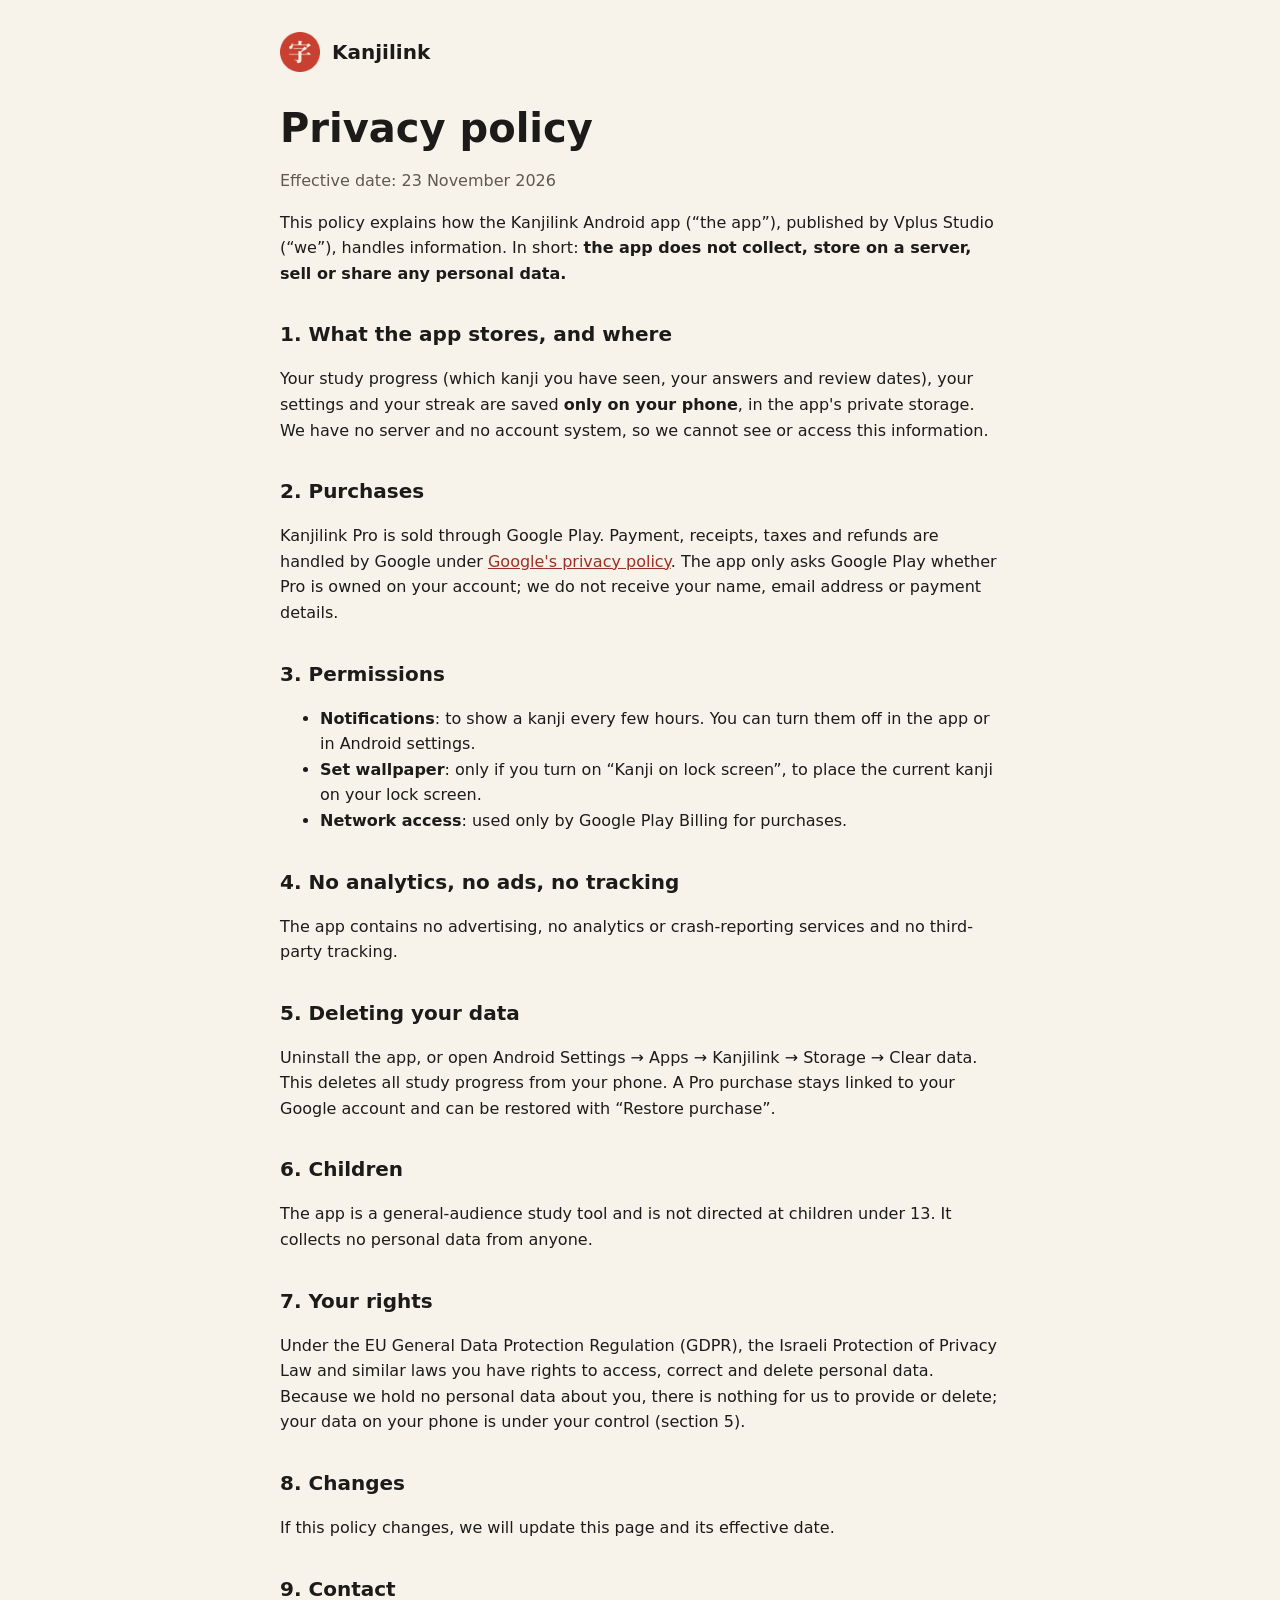
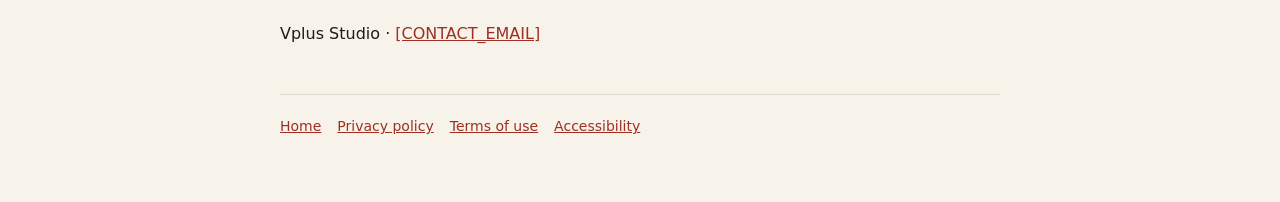
==== site/privacy.html @ 20c3c8c2 "feat: website (privacy, terms, accessibility) for kanjilink.vplusstudio.app and Hebrew legal docs Co" ====
<!doctype html>
<html lang="en">
<head>
<meta charset="utf-8">
<meta name="viewport" content="width=device-width, initial-scale=1">
<title>Privacy policy · Kanjilink</title>
<link rel="icon" href="icon.png">
<link rel="stylesheet" href="style.css">
</head>
<body>
<main>
  <header><img src="icon.png" alt=""><a href="/">Kanjilink</a></header>
  <h1>Privacy policy</h1>
  <p class="muted">Effective date: 23 November 2026</p>
  <p>This policy explains how the Kanjilink Android app (“the app”), published by Vplus Studio (“we”), handles information. In short: <strong>the app does not collect, store on a server, sell or share any personal data.</strong></p>

  <h2>1. What the app stores, and where</h2>
  <p>Your study progress (which kanji you have seen, your answers and review dates), your settings and your streak are saved <strong>only on your phone</strong>, in the app's private storage. We have no server and no account system, so we cannot see or access this information.</p>

  <h2>2. Purchases</h2>
  <p>Kanjilink Pro is sold through Google Play. Payment, receipts, taxes and refunds are handled by Google under <a href="https://policies.google.com/privacy">Google's privacy policy</a>. The app only asks Google Play whether Pro is owned on your account; we do not receive your name, email address or payment details.</p>

  <h2>3. Permissions</h2>
  <ul>
    <li><strong>Notifications</strong>: to show a kanji every few hours. You can turn them off in the app or in Android settings.</li>
    <li><strong>Set wallpaper</strong>: only if you turn on “Kanji on lock screen”, to place the current kanji on your lock screen.</li>
    <li><strong>Network access</strong>: used only by Google Play Billing for purchases.</li>
  </ul>

  <h2>4. No analytics, no ads, no tracking</h2>
  <p>The app contains no advertising, no analytics or crash-reporting services and no third-party tracking.</p>

  <h2>5. Deleting your data</h2>
  <p>Uninstall the app, or open Android Settings → Apps → Kanjilink → Storage → Clear data. This deletes all study progress from your phone. A Pro purchase stays linked to your Google account and can be restored with “Restore purchase”.</p>

  <h2>6. Children</h2>
  <p>The app is a general-audience study tool and is not directed at children under 13. It collects no personal data from anyone.</p>

  <h2>7. Your rights</h2>
  <p>Under the EU General Data Protection Regulation (GDPR), the Israeli Protection of Privacy Law and similar laws you have rights to access, correct and delete personal data. Because we hold no personal data about you, there is nothing for us to provide or delete; your data on your phone is under your control (section 5).</p>

  <h2>8. Changes</h2>
  <p>If this policy changes, we will update this page and its effective date.</p>

  <h2>9. Contact</h2>
  <p>Vplus Studio · <a href="mailto:[CONTACT_EMAIL]">[CONTACT_EMAIL]</a></p>
  <footer>
    <a href="/">Home</a><a href="privacy">Privacy policy</a><a href="terms">Terms of use</a><a href="accessibility">Accessibility</a>
  </footer>
</main>
</body>
</html>
---- site/style.css ----
:root{--bg:#F7F3EA;--card:#FFFCF5;--ink:#1C1B19;--muted:#5E5850;--line:#E3DACB;--brand:#C8402F;--brand-ink:#9E2F22}
@media (prefers-color-scheme:dark){:root{--bg:#111216;--card:#1B1C21;--ink:#F4F1EA;--muted:#A9A59D;--line:#2E2F36;--brand:#E86A56;--brand-ink:#E86A56}}
*{box-sizing:border-box}
body{margin:0;background:var(--bg);color:var(--ink);font:16px/1.6 system-ui,-apple-system,"Segoe UI",Roboto,sans-serif}
main{max-width:760px;margin:0 auto;padding:32px 20px 64px}
header{display:flex;align-items:center;gap:12px;margin-bottom:32px}
header img{width:40px;height:40px;border-radius:12px}
header a{color:var(--ink);text-decoration:none;font-weight:700;font-size:20px}
h1{font-size:clamp(28px,6vw,40px);line-height:1.2;margin:0 0 12px}
h2{font-size:20px;margin:32px 0 8px}
p,li{color:var(--ink)}
.muted{color:var(--muted)}
.card{background:var(--card);border:1px solid var(--line);border-radius:20px;padding:20px 24px;margin:20px 0}
a{color:var(--brand-ink)}
.btn{display:inline-block;background:var(--brand);color:#fff;text-decoration:none;font-weight:700;padding:14px 22px;border-radius:999px}
footer{margin-top:48px;padding-top:20px;border-top:1px solid var(--line);font-size:14px;color:var(--muted)}
footer a{margin-right:16px}
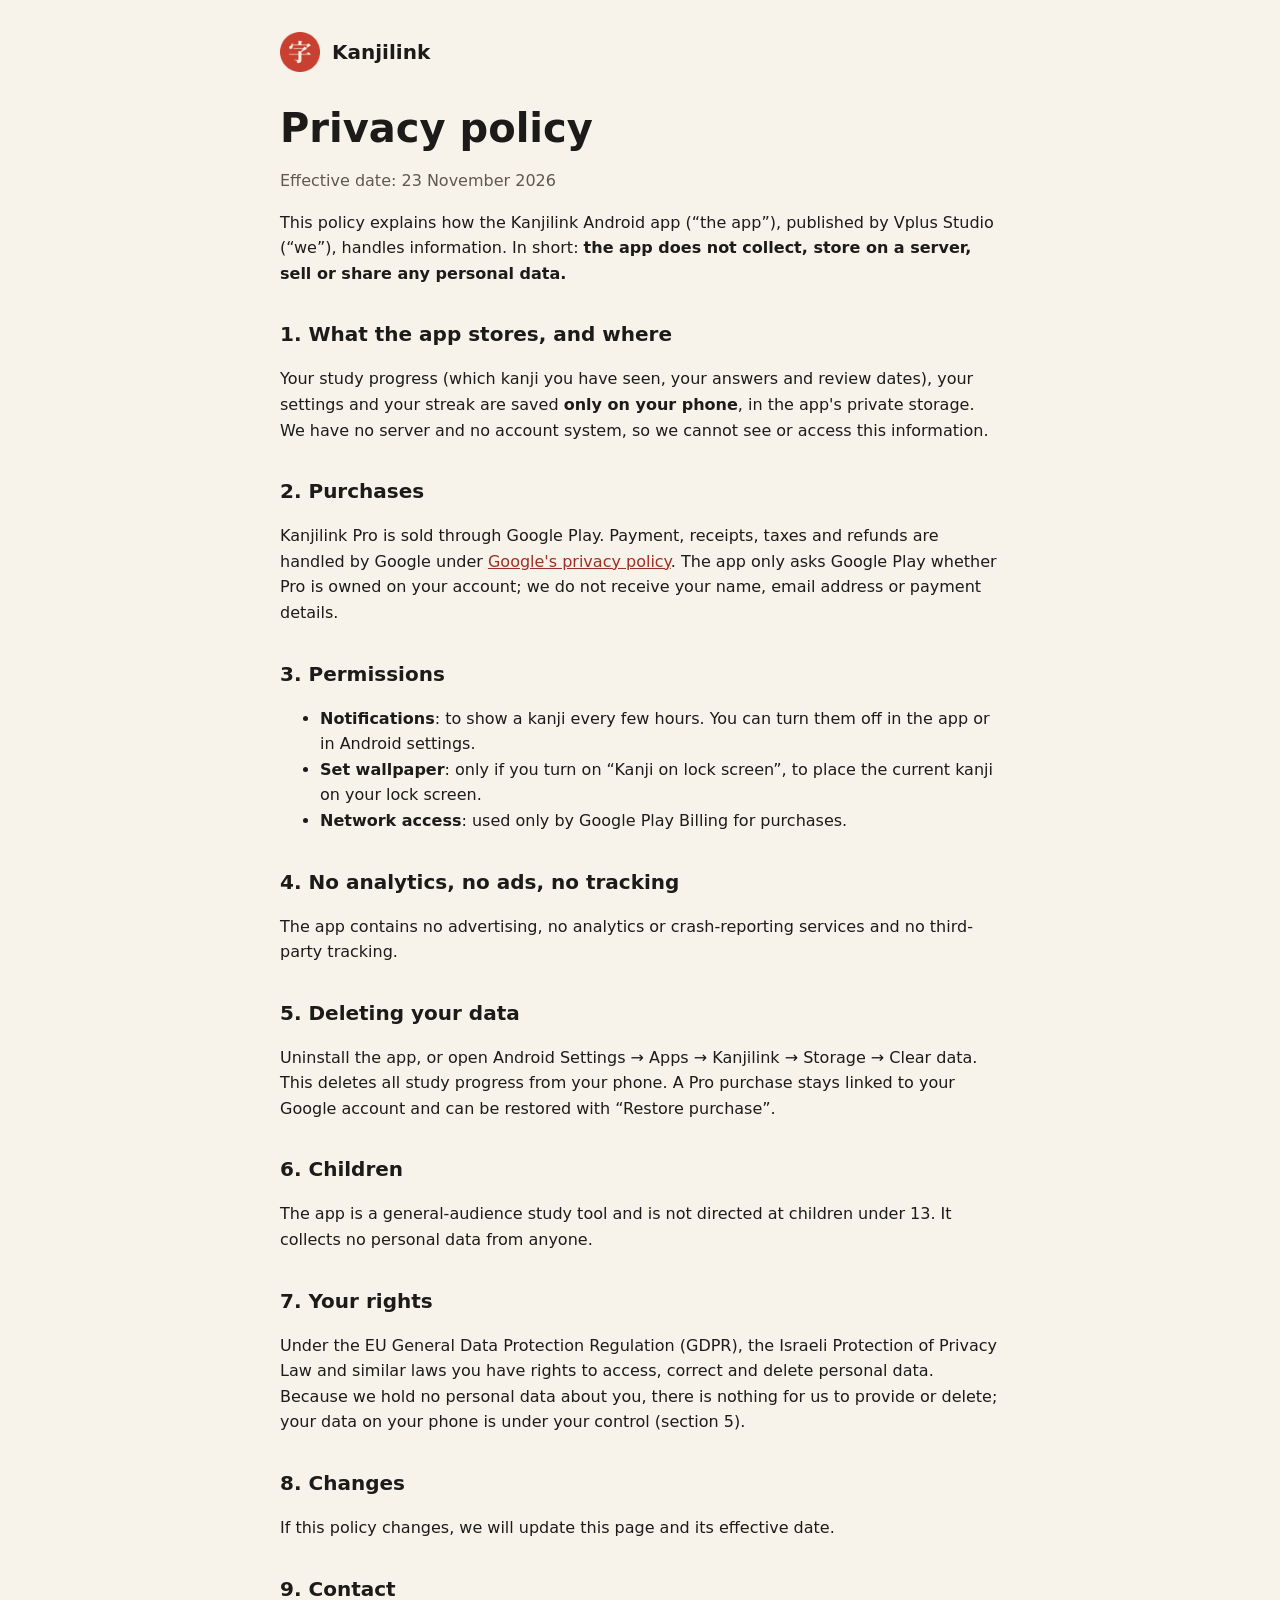
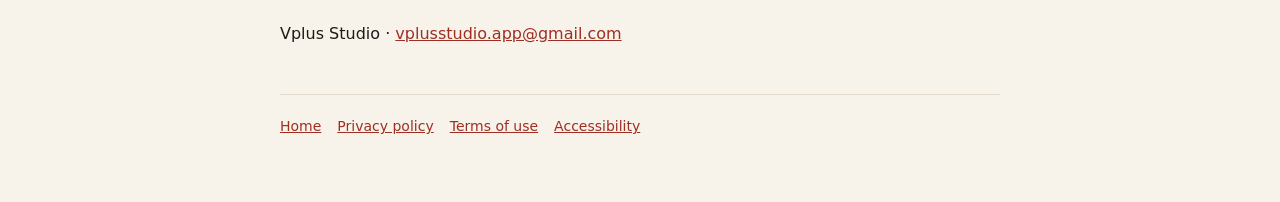
==== commit a9713a3d: "chore: public contact email; shorter CI artifact retention Co-Authored-By: Claude Opus 5.5 <noreply@" ====
--- a/site/privacy.html
+++ b/site/privacy.html
@@ -43,7 +43,7 @@
   <p>If this policy changes, we will update this page and its effective date.</p>
 
   <h2>9. Contact</h2>
-  <p>Vplus Studio · <a href="mailto:[CONTACT_EMAIL]">[CONTACT_EMAIL]</a></p>
+  <p>Vplus Studio · <a href="mailto:vplusstudio.app@gmail.com">vplusstudio.app@gmail.com</a></p>
   <footer>
     <a href="/">Home</a><a href="privacy">Privacy policy</a><a href="terms">Terms of use</a><a href="accessibility">Accessibility</a>
   </footer>
